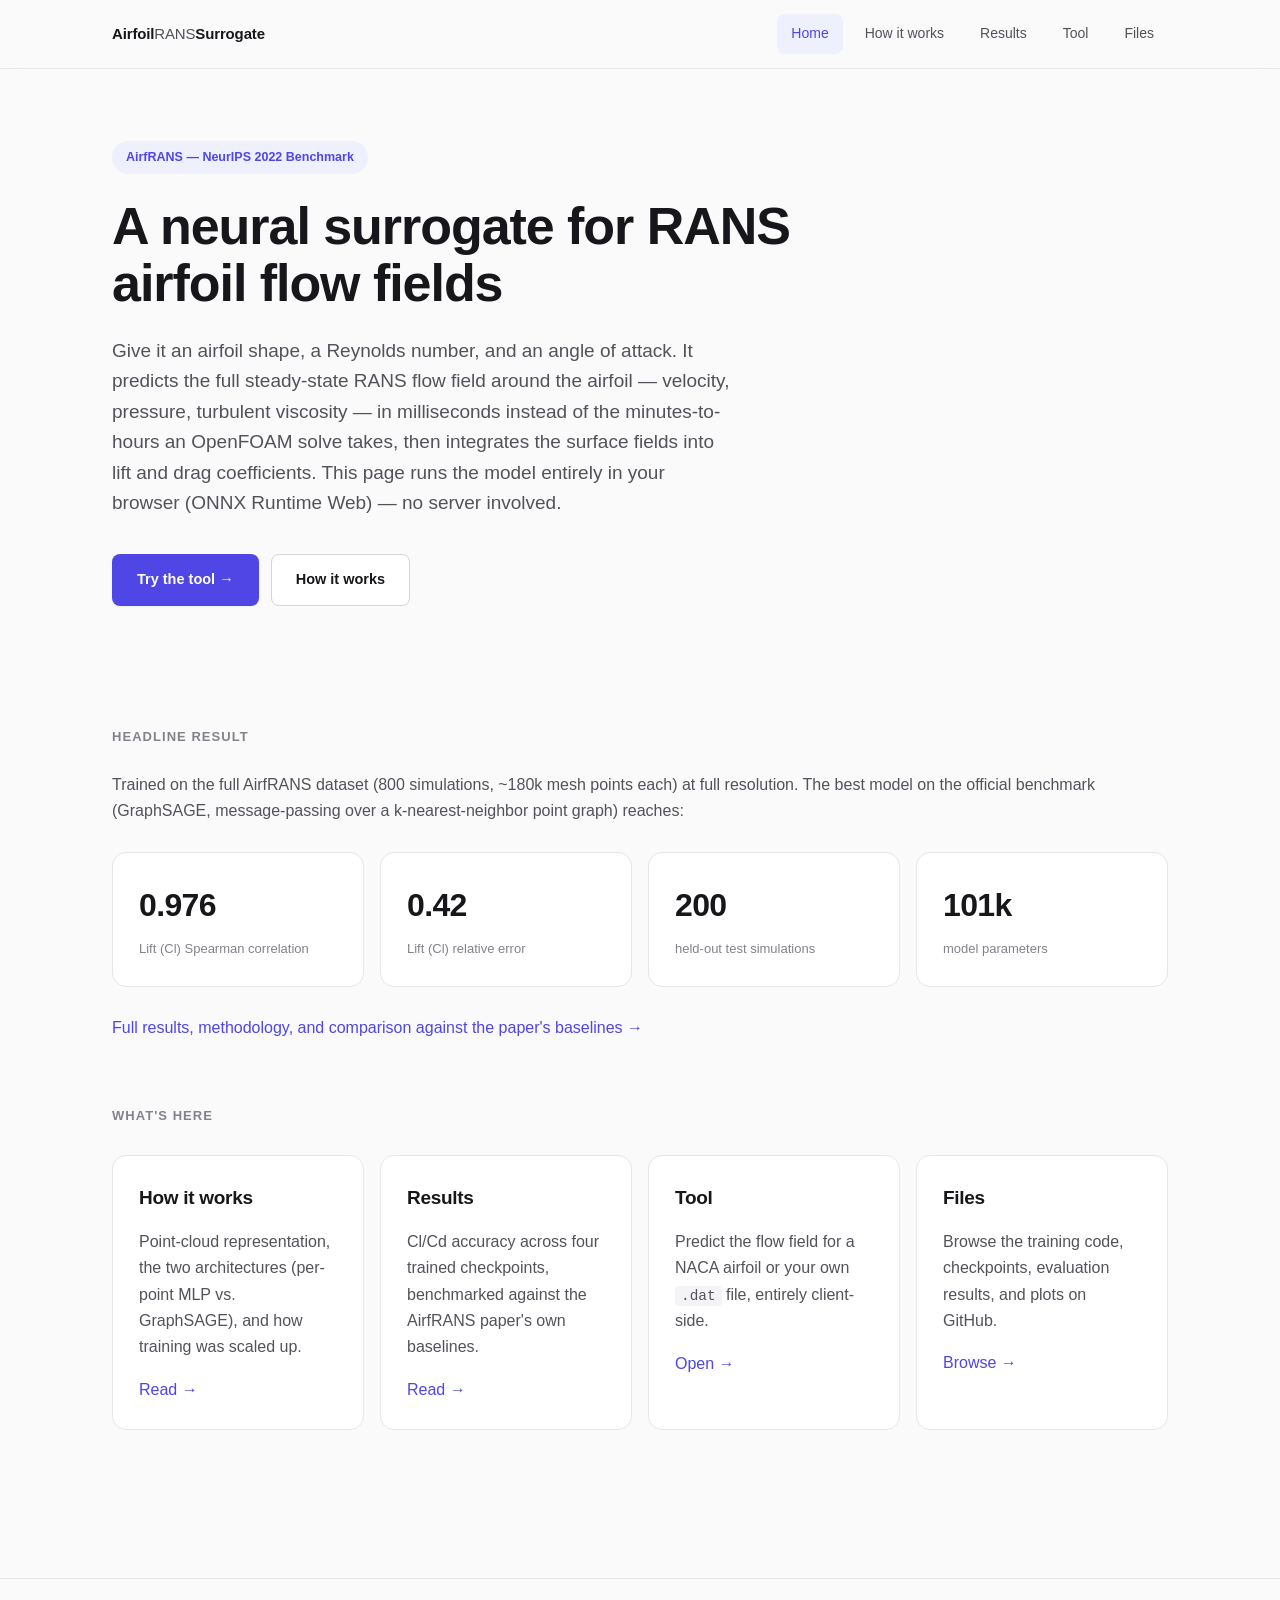
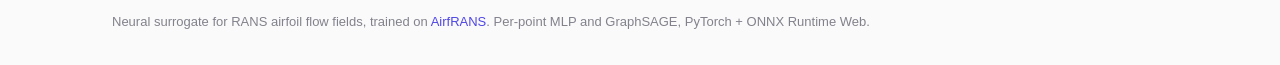
==== docs/index.html @ 15cc9ba8 "Fix readability (modern fluid redesign) + fully static GitHub Pages build Readability: the monochrom" ====
<!doctype html>
<html lang="en">
  <head>
    <meta charset="utf-8" />
    <meta name="viewport" content="width=device-width, initial-scale=1" />
    <title>Airfoil RANS Surrogate</title>
    <link rel="stylesheet" href="assets/css/style.css" />
  </head>
  <body>
    <nav class="site-nav">
      <div class="container">
        <a href="index.html" class="brand">Airfoil<span class="thin">RANS</span>Surrogate</a>
        <div class="links">
          <a href="index.html" class="active">Home</a>
          <a href="how-it-works.html">How it works</a>
          <a href="results.html">Results</a>
          <a href="tool.html">Tool</a>
          <a href="files.html">Files</a>
        </div>
      </div>
    </nav>
    <main>
      <div class="container">
        <div class="hero">
          <span class="eyebrow">AirfRANS — NeurIPS 2022 Benchmark</span>
          <h1>A neural surrogate for RANS airfoil flow fields</h1>
          <p class="lede">
            Give it an airfoil shape, a Reynolds number, and an angle of attack. It predicts the full steady-state
            RANS flow field around the airfoil — velocity, pressure, turbulent viscosity — in milliseconds instead
            of the minutes-to-hours an OpenFOAM solve takes, then integrates the surface fields into lift and drag
            coefficients. This page runs the model entirely in your browser (ONNX Runtime Web) — no server involved.
          </p>
          <div style="display: flex; gap: 12px">
            <a href="tool.html" class="btn btn-primary">Try the tool →</a>
            <a href="how-it-works.html" class="btn btn-secondary">How it works</a>
          </div>
        </div>

        <h2>Headline result</h2>
        <p>
          Trained on the full AirfRANS dataset (800 simulations, ~180k mesh points each) at full resolution. The
          best model on the official benchmark (GraphSAGE, message-passing over a k-nearest-neighbor point graph)
          reaches:
        </p>
        <div class="card-grid">
          <div class="card stat-tile">
            <div class="value">0.976</div>
            <div class="label">Lift (Cl) Spearman correlation</div>
          </div>
          <div class="card stat-tile">
            <div class="value">0.42</div>
            <div class="label">Lift (Cl) relative error</div>
          </div>
          <div class="card stat-tile">
            <div class="value">200</div>
            <div class="label">held-out test simulations</div>
          </div>
          <div class="card stat-tile">
            <div class="value">101k</div>
            <div class="label">model parameters</div>
          </div>
        </div>
        <p><a href="results.html">Full results, methodology, and comparison against the paper's baselines →</a></p>

        <h2>What's here</h2>
        <div class="card-grid">
          <div class="card">
            <h3 style="margin-top: 0">How it works</h3>
            <p>Point-cloud representation, the two architectures (per-point MLP vs. GraphSAGE), and how training was scaled up.</p>
            <a href="how-it-works.html">Read →</a>
          </div>
          <div class="card">
            <h3 style="margin-top: 0">Results</h3>
            <p>Cl/Cd accuracy across four trained checkpoints, benchmarked against the AirfRANS paper's own baselines.</p>
            <a href="results.html">Read →</a>
          </div>
          <div class="card">
            <h3 style="margin-top: 0">Tool</h3>
            <p>Predict the flow field for a NACA airfoil or your own <code>.dat</code> file, entirely client-side.</p>
            <a href="tool.html">Open →</a>
          </div>
          <div class="card">
            <h3 style="margin-top: 0">Files</h3>
            <p>Browse the training code, checkpoints, evaluation results, and plots on GitHub.</p>
            <a href="files.html">Browse →</a>
          </div>
        </div>
      </div>
    </main>
    <footer>
      <div class="container">
        Neural surrogate for RANS airfoil flow fields, trained on
        <a href="https://airfrans.readthedocs.io" target="_blank" rel="noopener">AirfRANS</a>. Per-point MLP and
        GraphSAGE, PyTorch + ONNX Runtime Web.
      </div>
    </footer>
  </body>
</html>
---- docs/assets/css/style.css ----
/* Airfoil RANS Surrogate -- modern, fluid theme.
   Fixes the previous monochrome pass's real readability problem: thin
   font-weights against a pure #000/#fff extreme cause halation and are hard
   to read. Near-black/near-white surfaces, proper body-copy weight (420+),
   a single restrained indigo accent, soft rounded corners, gentle elevation
   via shadow (light) / surface-step (dark) instead of shadow, smooth
   transitions. Categorical/sequential data encodings use the dataviz
   skill's validated palette (references/palette.md) again -- monochrome-only
   charts read as an afterthought once the rest of the site has color back. */

:root {
  --bg: #fafafa;
  --surface: #ffffff;
  --surface-sunken: #f4f4f6;
  --ink: #17171b;
  --ink-secondary: #52525b;
  --ink-muted: #82828c;
  --border: #e6e6ea;
  --border-strong: #d4d4d9;

  --accent: #4f46e5;
  --accent-hover: #4338ca;
  --accent-wash: #eef0fd;
  --accent-ink: #ffffff;

  --shadow-sm: 0 1px 2px rgba(20, 20, 30, 0.05);
  --shadow-md: 0 2px 8px rgba(20, 20, 30, 0.06), 0 8px 24px rgba(20, 20, 30, 0.05);

  /* categorical -- dataviz skill default palette, slots 1-4 */
  --cat-1: #2a78d6;
  --cat-2: #1baf7a;
  --cat-3: #eda100;
  --cat-4: #4a3aa7;

  /* sequential ramp for field magnitude, light -> dark = low -> high */
  --seq-0: #e8f0fd;
  --seq-1: #9ec5f4;
  --seq-2: #6da7ec;
  --seq-3: #3987e5;
  --seq-4: #256abf;
  --seq-5: #184f95;
  --seq-6: #0d366b;

  --status-warning: #b45309;
  --status-warning-wash: #fef3e2;

  --font: -apple-system, "SF Pro Text", "Inter", "Helvetica Neue", Arial, sans-serif;
  --font-mono: ui-monospace, "SF Mono", "JetBrains Mono", Menlo, monospace;
  --radius-sm: 8px;
  --radius-md: 14px;
  --radius-lg: 20px;
  --transition: 160ms cubic-bezier(0.4, 0, 0.2, 1);
}

@media (prefers-color-scheme: dark) {
  :root {
    --bg: #0b0b0e;
    --surface: #16161a;
    --surface-sunken: #1d1d22;
    --ink: #f2f2f4;
    --ink-secondary: #b4b4bc;
    --ink-muted: #7c7c86;
    --border: #26262c;
    --border-strong: #34343c;

    --accent: #818cf8;
    --accent-hover: #a5b4fc;
    --accent-wash: #1c1b3a;
    --accent-ink: #0b0b0e;

    --shadow-sm: none;
    --shadow-md: none;

    --cat-1: #3987e5;
    --cat-2: #199e70;
    --cat-3: #c98500;
    --cat-4: #9085e9;

    --seq-0: #10192b;
    --seq-1: #1c3a63;
    --seq-2: #275790;
    --seq-3: #3987e5;
    --seq-4: #5598e7;
    --seq-5: #86b6ef;
    --seq-6: #cde2fb;

    --status-warning: #f5b866;
    --status-warning-wash: #2a2013;
  }
}

* {
  box-sizing: border-box;
}
html,
body {
  margin: 0;
  padding: 0;
}
body {
  background: var(--bg);
  color: var(--ink);
  font-family: var(--font);
  font-weight: 420;
  font-size: 16px;
  line-height: 1.65;
  -webkit-font-smoothing: antialiased;
  text-rendering: optimizeLegibility;
}

a {
  color: var(--accent);
  text-decoration: none;
  transition: color var(--transition);
}
a:hover {
  color: var(--accent-hover);
}

code,
pre,
.mono {
  font-family: var(--font-mono);
}
code {
  background: var(--surface-sunken);
  border-radius: 4px;
  padding: 2px 6px;
  font-size: 0.9em;
}

.container {
  max-width: 1120px;
  margin: 0 auto;
  padding: 0 32px;
}

/* ---------- nav ---------- */

.site-nav {
  border-bottom: 1px solid var(--border);
  background: color-mix(in srgb, var(--bg) 85%, transparent);
  backdrop-filter: blur(10px);
  position: sticky;
  top: 0;
  z-index: 10;
}
.site-nav .container {
  display: flex;
  align-items: center;
  justify-content: space-between;
  height: 68px;
}
.site-nav .brand {
  font-weight: 700;
  font-size: 15px;
  letter-spacing: -0.01em;
  color: var(--ink);
}
.site-nav .brand:hover {
  color: var(--ink);
}
.site-nav .brand .thin {
  font-weight: 400;
  color: var(--ink-secondary);
}
.site-nav .links {
  display: flex;
  gap: 8px;
}
.site-nav .links a {
  color: var(--ink-secondary);
  font-size: 14px;
  font-weight: 500;
  padding: 8px 14px;
  border-radius: var(--radius-sm);
}
.site-nav .links a:hover {
  color: var(--ink);
  background: var(--surface-sunken);
}
.site-nav .links a.active {
  color: var(--accent);
  background: var(--accent-wash);
}

/* ---------- layout ---------- */

main {
  padding: 64px 0 120px;
  min-height: calc(100vh - 68px - 90px);
}

.eyebrow {
  display: inline-flex;
  align-items: center;
  gap: 6px;
  font-size: 12.5px;
  font-weight: 600;
  color: var(--accent);
  background: var(--accent-wash);
  border-radius: 999px;
  padding: 6px 14px;
  margin-bottom: 24px;
}

.hero {
  padding: 8px 0 56px;
}
.hero h1 {
  font-size: clamp(36px, 5vw, 52px);
  font-weight: 650;
  line-height: 1.1;
  letter-spacing: -0.02em;
  margin: 0 0 24px;
  max-width: 780px;
}
.hero p.lede {
  font-size: 19px;
  font-weight: 420;
  color: var(--ink-secondary);
  max-width: 620px;
  margin: 0 0 36px;
  line-height: 1.6;
}

h1,
h2,
h3,
h4 {
  font-weight: 650;
  letter-spacing: -0.015em;
  color: var(--ink);
}
h1 {
  font-size: clamp(30px, 4vw, 40px);
}
h2 {
  font-size: 13px;
  font-weight: 700;
  letter-spacing: 0.08em;
  text-transform: uppercase;
  color: var(--ink-muted);
  margin: 64px 0 24px;
}
h3 {
  font-size: 19px;
  font-weight: 650;
  margin: 28px 0 10px;
}
p {
  color: var(--ink-secondary);
  font-weight: 420;
}

/* ---------- buttons ---------- */

.btn {
  display: inline-flex;
  align-items: center;
  gap: 8px;
  padding: 13px 24px;
  font-size: 14.5px;
  font-weight: 600;
  border-radius: var(--radius-sm);
  cursor: pointer;
  transition: transform var(--transition), box-shadow var(--transition), background var(--transition), color var(--transition), border-color var(--transition);
  border: 1px solid transparent;
}
.btn:active {
  transform: scale(0.98);
}
.btn-primary {
  background: var(--accent);
  color: var(--accent-ink);
  box-shadow: var(--shadow-sm);
}
.btn-primary:hover {
  background: var(--accent-hover);
  box-shadow: var(--shadow-md);
}
.btn-secondary {
  background: var(--surface);
  color: var(--ink);
  border-color: var(--border-strong);
}
.btn-secondary:hover {
  border-color: var(--ink-muted);
  background: var(--surface-sunken);
}
a.btn:hover {
  color: inherit;
}

/* ---------- cards ---------- */

.card {
  background: var(--surface);
  border: 1px solid var(--border);
  border-radius: var(--radius-md);
  padding: 26px;
  transition: box-shadow var(--transition), border-color var(--transition), transform var(--transition);
}

.card-grid {
  display: grid;
  grid-template-columns: repeat(auto-fit, minmax(220px, 1fr));
  gap: 16px;
  margin: 28px 0;
}
.card-grid .card:hover {
  box-shadow: var(--shadow-md);
  border-color: var(--border-strong);
}

.stat-tile .value {
  font-size: 32px;
  font-weight: 700;
  font-variant-numeric: tabular-nums;
  letter-spacing: -0.02em;
  color: var(--ink);
}
.stat-tile .label {
  font-size: 13px;
  font-weight: 500;
  color: var(--ink-muted);
  margin-top: 6px;
}

/* ---------- tables ---------- */

table {
  width: 100%;
  border-collapse: collapse;
  font-size: 14.5px;
  margin: 24px 0;
  background: var(--surface);
  border: 1px solid var(--border);
  border-radius: var(--radius-md);
  overflow: hidden;
}
th,
td {
  text-align: left;
  padding: 15px 18px;
  border-bottom: 1px solid var(--border);
  font-variant-numeric: tabular-nums;
  font-weight: 420;
}
th {
  color: var(--ink-muted);
  font-weight: 600;
  font-size: 12px;
  text-transform: uppercase;
  letter-spacing: 0.06em;
  background: var(--surface-sunken);
}
tr:last-child td {
  border-bottom: none;
}
tr.highlight {
  background: var(--accent-wash);
}
tr.highlight td {
  font-weight: 650;
}
.swatch {
  display: inline-block;
  width: 10px;
  height: 10px;
  border-radius: 3px;
  margin-right: 10px;
}

/* ---------- forms ---------- */

label {
  display: block;
  font-size: 13px;
  font-weight: 600;
  color: var(--ink-secondary);
  margin-bottom: 8px;
}
input[type="text"],
input[type="number"],
select,
textarea {
  width: 100%;
  padding: 11px 14px;
  border: 1px solid var(--border-strong);
  border-radius: var(--radius-sm);
  background: var(--surface);
  color: var(--ink);
  font-family: var(--font);
  font-size: 14.5px;
  transition: border-color var(--transition), box-shadow var(--transition);
}
input[type="text"]:focus,
select:focus {
  outline: none;
  border-color: var(--accent);
  box-shadow: 0 0 0 3px var(--accent-wash);
}
select {
  appearance: none;
  background-image: linear-gradient(45deg, transparent 50%, var(--ink-muted) 50%), linear-gradient(135deg, var(--ink-muted) 50%, transparent 50%);
  background-position: calc(100% - 18px) center, calc(100% - 13px) center;
  background-size: 5px 5px, 5px 5px;
  background-repeat: no-repeat;
}
input[type="range"] {
  width: 100%;
  accent-color: var(--accent);
}
.field {
  margin-bottom: 22px;
}
.field .range-value {
  font-family: var(--font-mono);
  font-size: 13px;
  color: var(--ink-secondary);
  float: right;
  font-weight: 500;
}
.radio-row {
  display: flex;
  gap: 20px;
  margin-bottom: 14px;
}
.radio-row label {
  display: flex;
  align-items: center;
  gap: 7px;
  font-weight: 500;
  font-size: 14.5px;
  margin: 0;
  color: var(--ink);
}
input[type="radio"],
input[type="checkbox"] {
  accent-color: var(--accent);
}

/* ---------- badges / status ---------- */

.badge {
  display: inline-block;
  padding: 3px 10px;
  border-radius: 999px;
  font-size: 11.5px;
  font-weight: 700;
}
.badge-accent {
  background: var(--accent);
  color: var(--accent-ink);
}

.warning-banner {
  display: flex;
  align-items: flex-start;
  gap: 12px;
  background: var(--status-warning-wash);
  border: 1px solid color-mix(in srgb, var(--status-warning) 35%, transparent);
  border-radius: var(--radius-sm);
  padding: 14px 18px;
  font-size: 13.5px;
  font-weight: 420;
  color: var(--ink-secondary);
  margin-bottom: 16px;
}
.warning-banner .icon {
  color: var(--status-warning);
  font-weight: 700;
}

/* ---------- tool page ---------- */

.tool-layout {
  display: grid;
  grid-template-columns: 300px 1fr;
  gap: 40px;
  align-items: start;
}
@media (max-width: 800px) {
  .tool-layout {
    grid-template-columns: 1fr;
  }
}

#field-canvas-wrap {
  position: relative;
}
#field-canvas {
  width: 100%;
  height: auto;
  background: var(--surface);
  border: 1px solid var(--border);
  border-radius: var(--radius-md);
  box-shadow: var(--shadow-sm);
}
.colorbar {
  display: flex;
  align-items: center;
  gap: 12px;
  margin-top: 14px;
  font-size: 12px;
  color: var(--ink-muted);
  font-family: var(--font-mono);
}
.colorbar-strip {
  flex: 1;
  height: 8px;
  border-radius: 999px;
  background: linear-gradient(to right, var(--seq-0), var(--seq-1), var(--seq-2), var(--seq-3), var(--seq-4), var(--seq-5), var(--seq-6));
}

.readout-row {
  display: grid;
  grid-template-columns: 1fr 1fr;
  gap: 16px;
  margin-bottom: 24px;
}

/* ---------- files page ---------- */

.files-layout {
  display: grid;
  grid-template-columns: 320px 1fr;
  gap: 32px;
  align-items: start;
}
@media (max-width: 800px) {
  .files-layout {
    grid-template-columns: 1fr;
  }
}
#file-tree {
  font-size: 13.5px;
  max-height: 70vh;
  overflow-y: auto;
  padding: 10px;
}
.file-row {
  display: flex;
  align-items: center;
  gap: 8px;
  padding: 8px 10px;
  border-radius: var(--radius-sm);
  cursor: pointer;
  white-space: nowrap;
  font-weight: 450;
  transition: background var(--transition);
}
.file-row:hover {
  background: var(--surface-sunken);
}
.file-row .icon {
  color: var(--ink-muted);
  width: 14px;
  flex-shrink: 0;
  font-family: var(--font-mono);
}
.file-row .size {
  margin-left: auto;
  color: var(--ink-muted);
  font-family: var(--font-mono);
  font-size: 11px;
}
#file-preview {
  font-family: var(--font-mono);
  font-size: 13px;
  font-weight: 420;
  white-space: pre-wrap;
  word-break: break-word;
  background: var(--surface);
  border: 1px solid var(--border);
  border-radius: var(--radius-md);
  padding: 20px;
  max-height: 70vh;
  overflow: auto;
  color: var(--ink);
}
.breadcrumbs {
  font-size: 13px;
  font-weight: 500;
  color: var(--ink-muted);
  margin-bottom: 16px;
}
.breadcrumbs a {
  color: var(--ink-secondary);
}
.breadcrumbs a:hover {
  color: var(--accent);
}

/* ---------- footer ---------- */

footer {
  border-top: 1px solid var(--border);
  padding: 32px 0;
  font-size: 13px;
  font-weight: 450;
  color: var(--ink-muted);
}

/* ---------- gallery / media ---------- */

.media-grid {
  display: grid;
  grid-template-columns: repeat(auto-fit, minmax(340px, 1fr));
  gap: 24px;
  margin: 24px 0;
}
.media-grid figure {
  margin: 0;
}
.media-grid .frame {
  border-radius: var(--radius-md);
  overflow: hidden;
  border: 1px solid var(--border);
  background: #ffffff;
  box-shadow: var(--shadow-sm);
}
.media-grid img {
  width: 100%;
  display: block;
}
.media-grid figcaption {
  font-size: 13px;
  font-weight: 450;
  color: var(--ink-muted);
  margin-top: 12px;
}

.loading {
  color: var(--ink-muted);
  font-size: 13.5px;
  font-weight: 420;
}
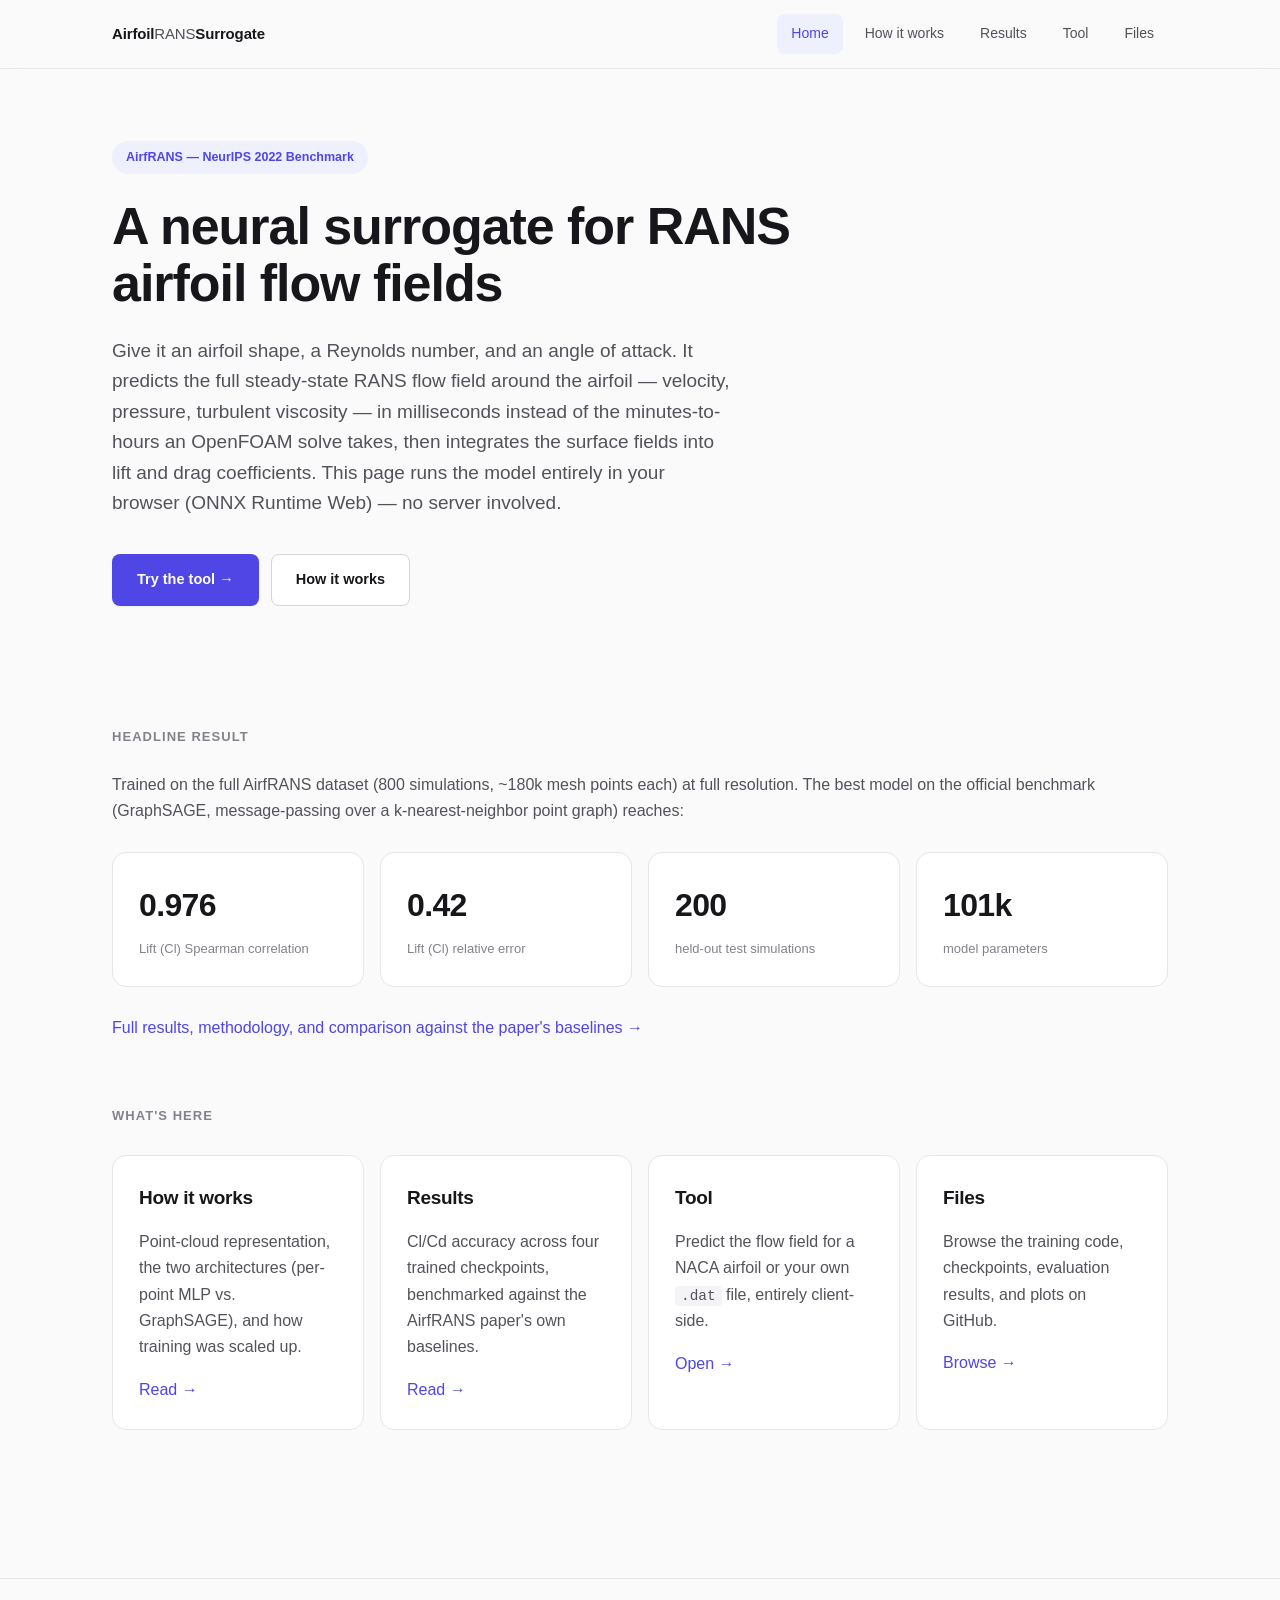
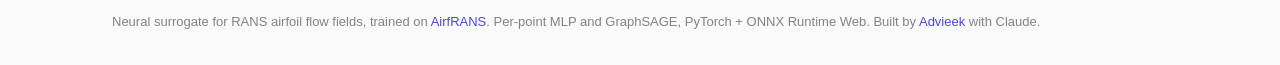
==== commit a80c02bf: "Credit the human+AI pairing explicitly in README, site footers, and PROGRESS.md The docs read like a" ====
--- a/docs/index.html
+++ b/docs/index.html
@@ -91,7 +91,8 @@
       <div class="container">
         Neural surrogate for RANS airfoil flow fields, trained on
         <a href="https://airfrans.readthedocs.io" target="_blank" rel="noopener">AirfRANS</a>. Per-point MLP and
-        GraphSAGE, PyTorch + ONNX Runtime Web.
+        GraphSAGE, PyTorch + ONNX Runtime Web. Built by
+        <a href="https://github.com/Advieek" target="_blank" rel="noopener">Advieek</a> with Claude.
       </div>
     </footer>
   </body>
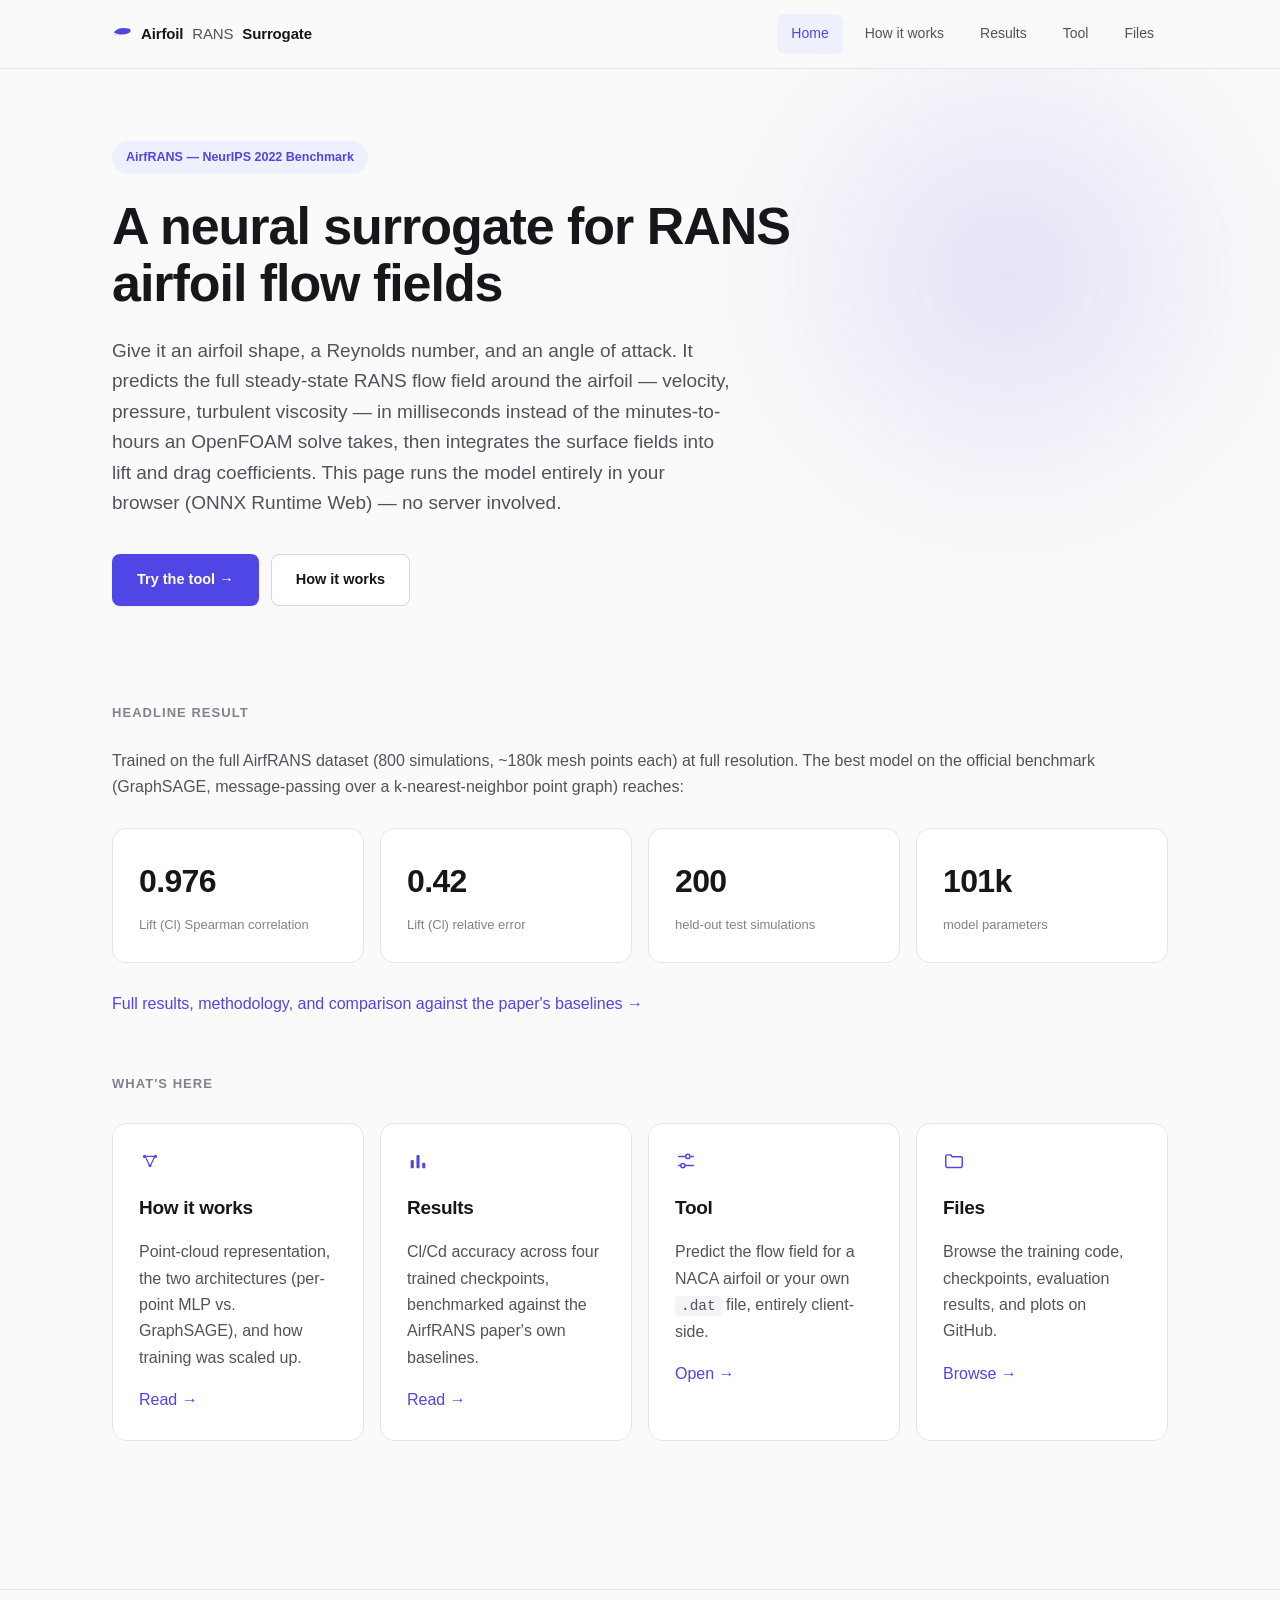
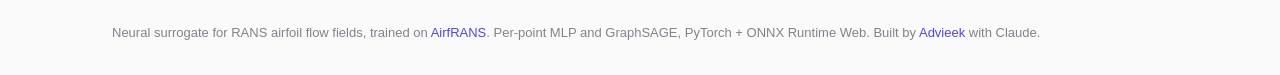
==== commit bbad4f0a: "Add favicon, nav mark, and micro-polish pass to the site design Elevates the existing dark theme rat" ====
--- a/docs/index.html
+++ b/docs/index.html
@@ -4,12 +4,13 @@
     <meta charset="utf-8" />
     <meta name="viewport" content="width=device-width, initial-scale=1" />
     <title>Airfoil RANS Surrogate</title>
+    <link rel="icon" type="image/svg+xml" href="assets/favicon.svg" />
     <link rel="stylesheet" href="assets/css/style.css" />
   </head>
   <body>
     <nav class="site-nav">
       <div class="container">
-        <a href="index.html" class="brand">Airfoil<span class="thin">RANS</span>Surrogate</a>
+        <a href="index.html" class="brand"><svg class="brand-mark" width="20" height="20" viewBox="0 0 24 24" fill="none" aria-hidden="true"><path d="M2 9.8C6 5 12.5 3.6 19.7 5.5c3.4.9 3.4 4.1-.2 5.6-5.6 2.3-12.9 1.9-17.5-1.3Z" fill="var(--accent)"/><path d="M3 13.5C7 11 12 8.4 21.5 8.6" stroke="var(--accent)" stroke-opacity="0.35" stroke-width="1.2" stroke-linecap="round"/></svg><span>Airfoil</span><span class="thin">RANS</span>Surrogate</a>
         <div class="links">
           <a href="index.html" class="active">Home</a>
           <a href="how-it-works.html">How it works</a>
@@ -65,21 +66,40 @@
         <h2>What's here</h2>
         <div class="card-grid">
           <div class="card">
+            <svg class="card-icon" width="22" height="22" viewBox="0 0 24 24" fill="none" aria-hidden="true">
+              <circle cx="6" cy="7" r="1.7" fill="currentColor" />
+              <circle cx="18" cy="7" r="1.7" fill="currentColor" />
+              <circle cx="12" cy="17" r="1.7" fill="currentColor" />
+              <path d="M7.3 8.3 10.8 15.5M16.7 8.3 13.2 15.5M7.7 7 16.3 7" stroke="currentColor" stroke-width="1.3" stroke-linecap="round" />
+            </svg>
             <h3 style="margin-top: 0">How it works</h3>
             <p>Point-cloud representation, the two architectures (per-point MLP vs. GraphSAGE), and how training was scaled up.</p>
             <a href="how-it-works.html">Read →</a>
           </div>
           <div class="card">
+            <svg class="card-icon" width="22" height="22" viewBox="0 0 24 24" fill="none" aria-hidden="true">
+              <rect x="4" y="11" width="3.4" height="9" rx="1" fill="currentColor" />
+              <rect x="10.3" y="5.5" width="3.4" height="14.5" rx="1" fill="currentColor" />
+              <rect x="16.6" y="14" width="3.4" height="6" rx="1" fill="currentColor" />
+            </svg>
             <h3 style="margin-top: 0">Results</h3>
             <p>Cl/Cd accuracy across four trained checkpoints, benchmarked against the AirfRANS paper's own baselines.</p>
             <a href="results.html">Read →</a>
           </div>
           <div class="card">
+            <svg class="card-icon" width="22" height="22" viewBox="0 0 24 24" fill="none" aria-hidden="true">
+              <path d="M4 7h9M17.4 7H20M4 17h2.6M11 17H20" stroke="currentColor" stroke-width="1.6" stroke-linecap="round" />
+              <circle cx="14" cy="7" r="2.3" fill="var(--surface)" stroke="currentColor" stroke-width="1.6" />
+              <circle cx="8.6" cy="17" r="2.3" fill="var(--surface)" stroke="currentColor" stroke-width="1.6" />
+            </svg>
             <h3 style="margin-top: 0">Tool</h3>
             <p>Predict the flow field for a NACA airfoil or your own <code>.dat</code> file, entirely client-side.</p>
             <a href="tool.html">Open →</a>
           </div>
           <div class="card">
+            <svg class="card-icon" width="22" height="22" viewBox="0 0 24 24" fill="none" aria-hidden="true">
+              <path d="M3 6.8A1.5 1.5 0 0 1 4.5 5.3h3.8l1.8 2H19.5A1.5 1.5 0 0 1 21 8.8v8.7A1.5 1.5 0 0 1 19.5 19h-15A1.5 1.5 0 0 1 3 17.5V6.8Z" stroke="currentColor" stroke-width="1.6" stroke-linejoin="round" />
+            </svg>
             <h3 style="margin-top: 0">Files</h3>
             <p>Browse the training code, checkpoints, evaluation results, and plots on GitHub.</p>
             <a href="files.html">Browse →</a>
--- a/docs/assets/css/style.css
+++ b/docs/assets/css/style.css
@@ -106,6 +106,7 @@
   line-height: 1.65;
   -webkit-font-smoothing: antialiased;
   text-rendering: optimizeLegibility;
+  overflow-x: hidden;
 }
 
 a {
@@ -115,6 +116,32 @@
 }
 a:hover {
   color: var(--accent-hover);
+}
+
+::selection {
+  background: var(--accent);
+  color: var(--accent-ink);
+}
+
+* {
+  scrollbar-width: thin;
+  scrollbar-color: var(--border-strong) transparent;
+}
+::-webkit-scrollbar {
+  width: 10px;
+  height: 10px;
+}
+::-webkit-scrollbar-track {
+  background: transparent;
+}
+::-webkit-scrollbar-thumb {
+  background-color: var(--border-strong);
+  border-radius: 999px;
+  border: 2px solid var(--bg);
+  background-clip: padding-box;
+}
+::-webkit-scrollbar-thumb:hover {
+  background-color: var(--ink-muted);
 }
 
 code,
@@ -152,6 +179,9 @@
   height: 68px;
 }
 .site-nav .brand {
+  display: inline-flex;
+  align-items: center;
+  gap: 9px;
   font-weight: 700;
   font-size: 15px;
   letter-spacing: -0.01em;
@@ -163,6 +193,13 @@
 .site-nav .brand .thin {
   font-weight: 400;
   color: var(--ink-secondary);
+}
+.brand-mark {
+  flex-shrink: 0;
+  transition: transform var(--transition);
+}
+.site-nav .brand:hover .brand-mark {
+  transform: translateX(2px) rotate(-4deg);
 }
 .site-nav .links {
   display: flex;
@@ -205,7 +242,27 @@
 }
 
 .hero {
-  padding: 8px 0 56px;
+  position: relative;
+  padding: 8px 0 40px;
+  isolation: isolate;
+}
+.hero::before {
+  content: "";
+  position: absolute;
+  top: -140px;
+  right: -120px;
+  width: 560px;
+  height: 560px;
+  background: radial-gradient(circle, var(--accent) 0%, transparent 70%);
+  opacity: 0.14;
+  filter: blur(50px);
+  z-index: -1;
+  pointer-events: none;
+}
+@media (prefers-color-scheme: dark) {
+  .hero::before {
+    opacity: 0.2;
+  }
 }
 .hero h1 {
   font-size: clamp(36px, 5vw, 52px);
@@ -241,7 +298,7 @@
   letter-spacing: 0.08em;
   text-transform: uppercase;
   color: var(--ink-muted);
-  margin: 64px 0 24px;
+  margin: 56px 0 24px;
 }
 h3 {
   font-size: 19px;
@@ -311,6 +368,13 @@
 .card-grid .card:hover {
   box-shadow: var(--shadow-md);
   border-color: var(--border-strong);
+  transform: translateY(-3px);
+}
+
+.card-icon {
+  display: inline-flex;
+  color: var(--accent);
+  margin-bottom: 12px;
 }
 
 .stat-tile .value {
@@ -358,7 +422,16 @@
 tr:last-child td {
   border-bottom: none;
 }
+tbody tr {
+  transition: background var(--transition);
+}
+tbody tr:hover {
+  background: var(--surface-sunken);
+}
 tr.highlight {
+  background: var(--accent-wash);
+}
+tr.highlight:hover {
   background: var(--accent-wash);
 }
 tr.highlight td {
